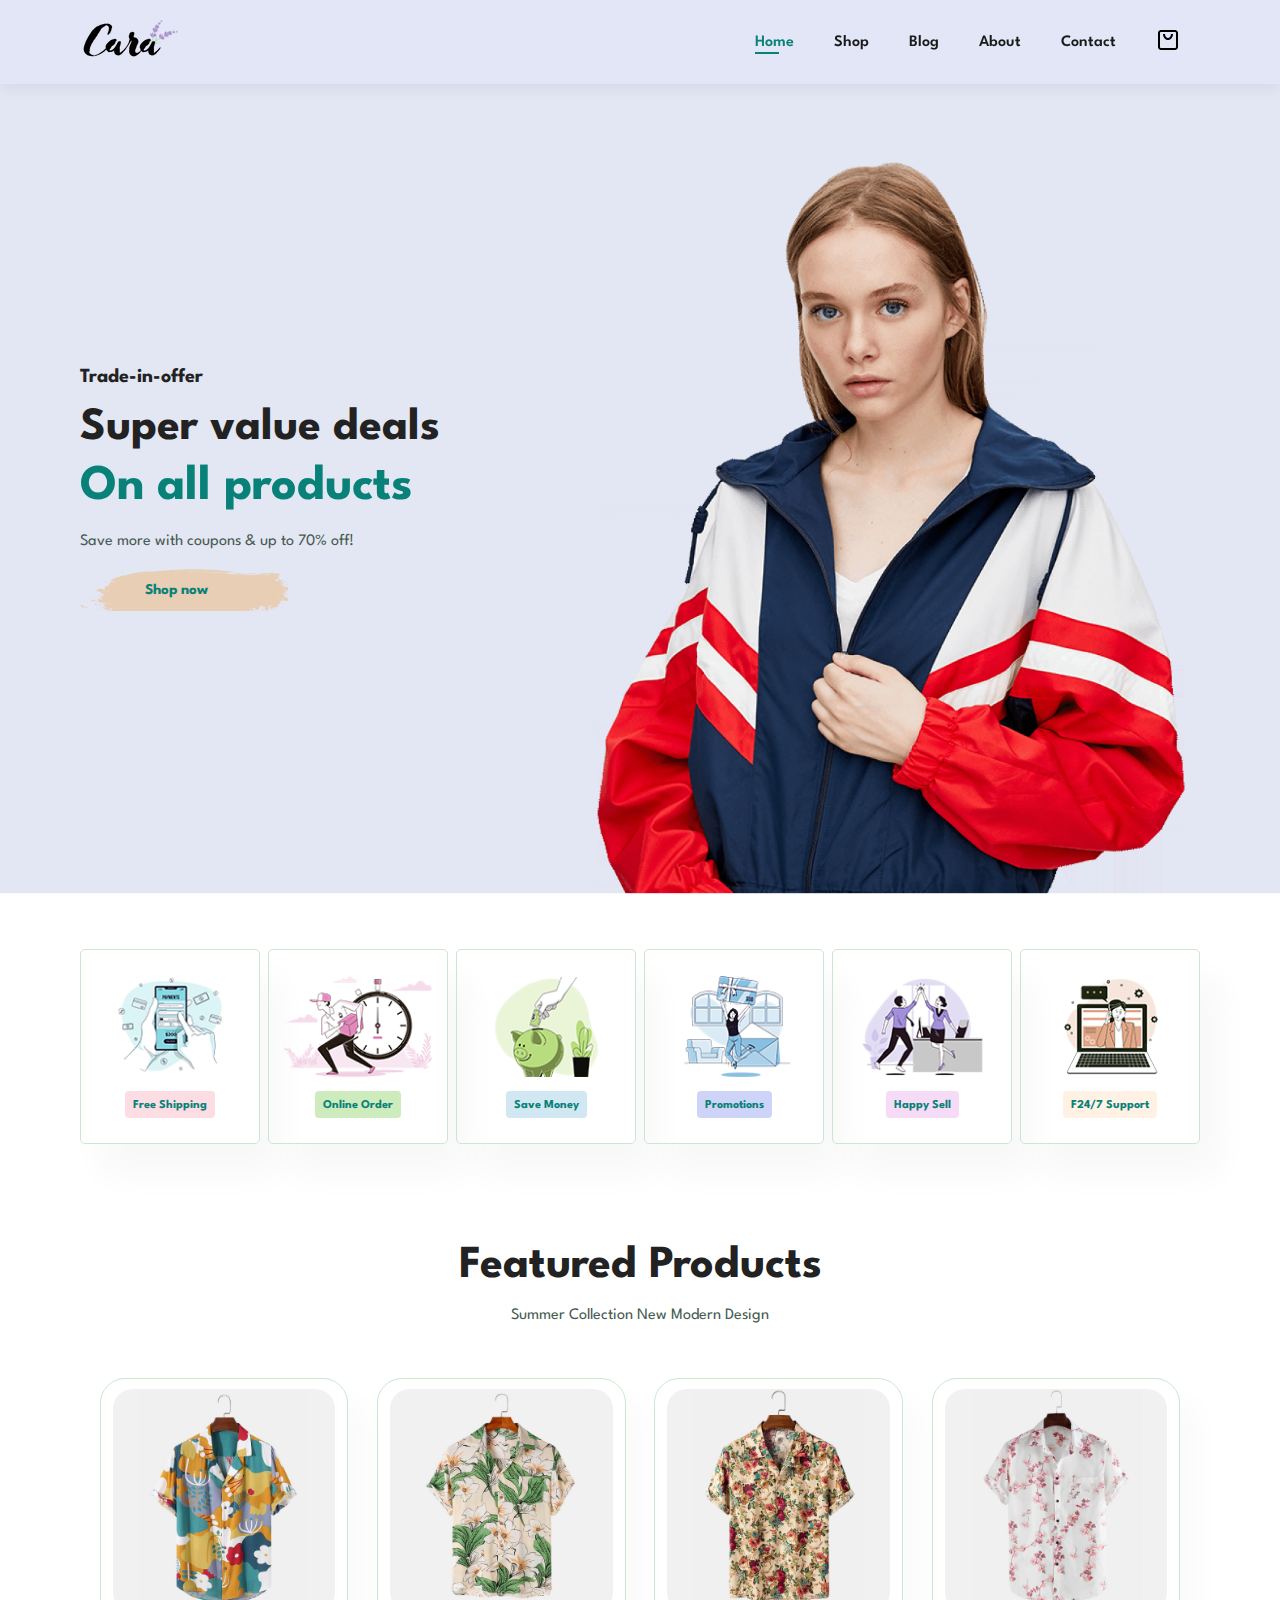
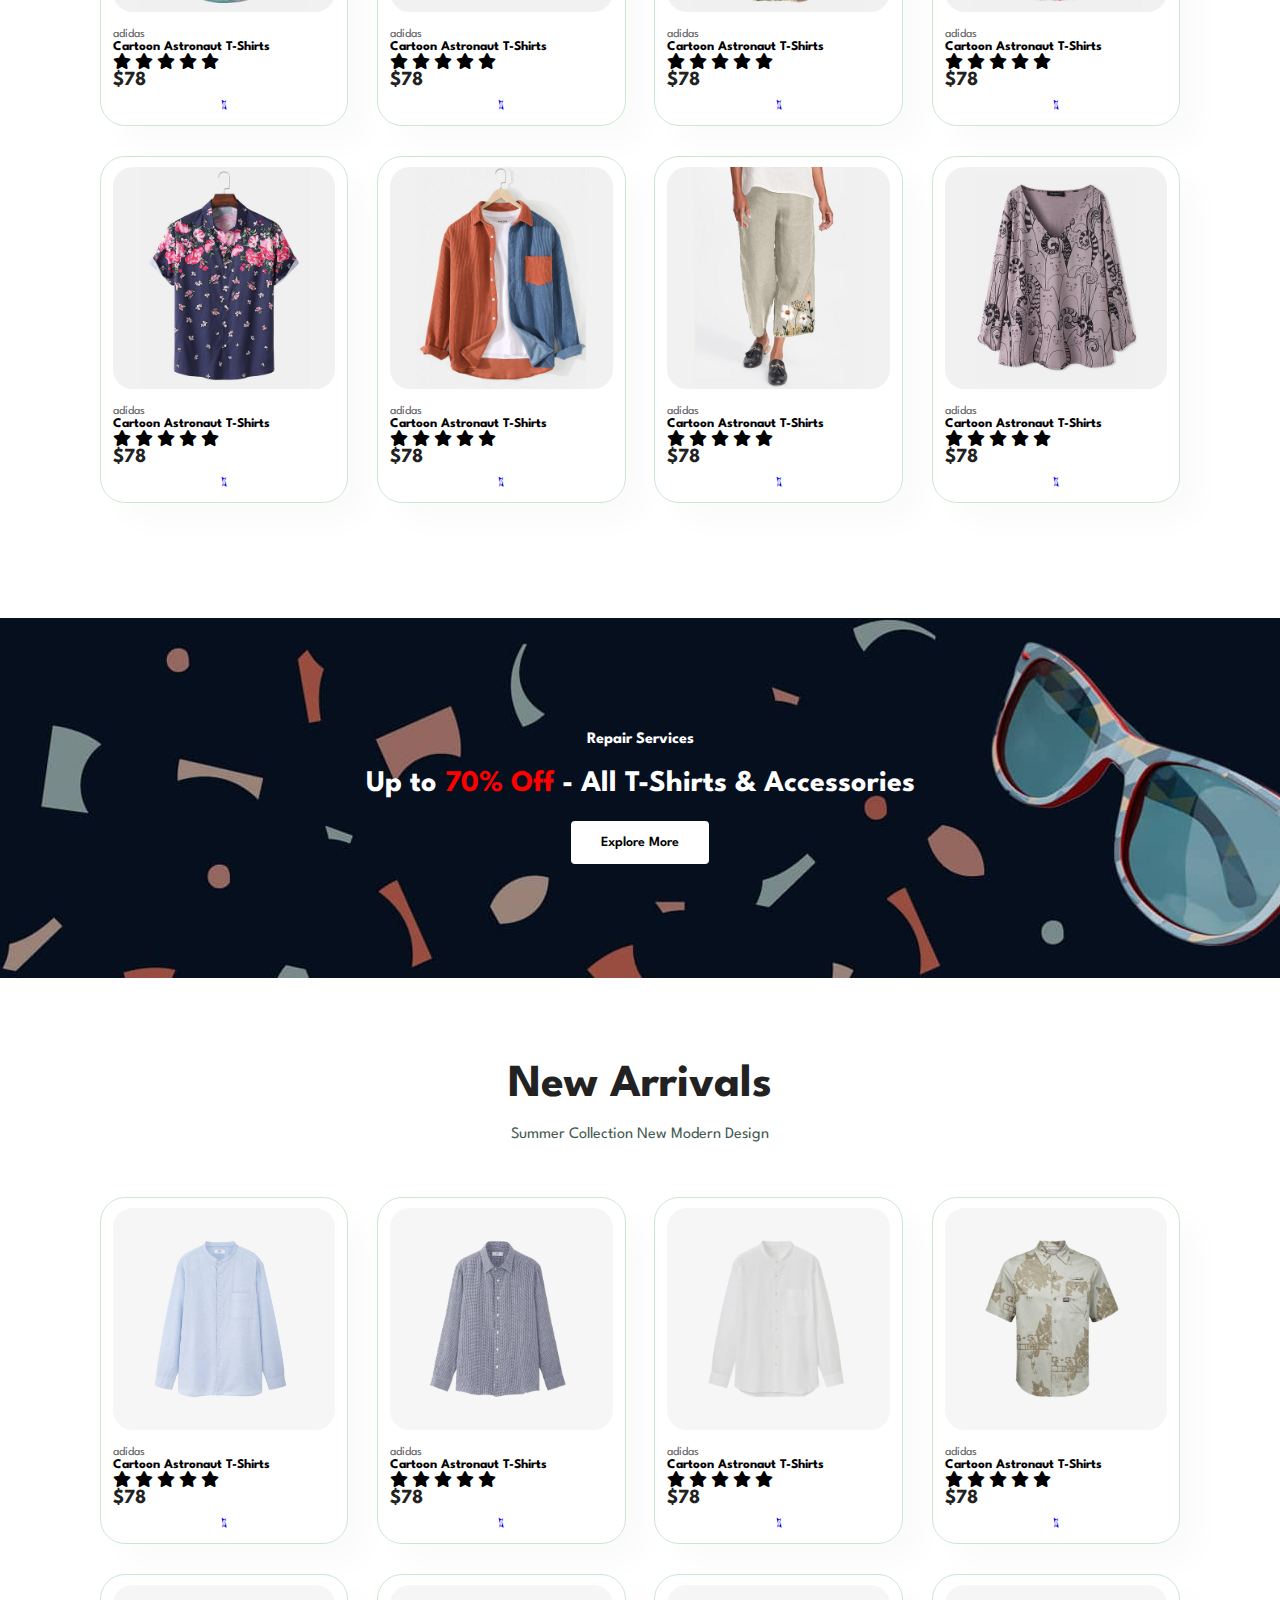
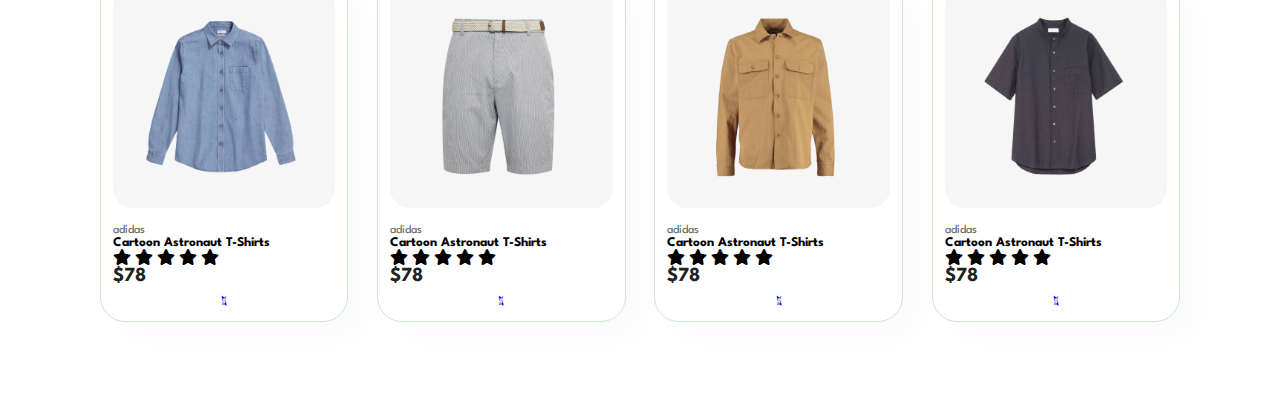
==== index.html @ 01c85af7 "Initial commit" ====
<!DOCTYPE html>
<html lang="en">

<head>
    <meta charset="UTF-8">
    <meta name="viewport" content="width=device-width, initial-scale=1.0">
    <title>Bunai</title>
    <link rel="stylesheet" href="./style.css">
    <link rel="stylesheet" href="https://pro.fontawesome.com/releases/v5.10.0/css/all.css" />
</head>

<body>

<section id="header">
    <a href="#"><img src="./img/logo.png" class="logo" alt="cara"></a>

    <div>
        <ul id="navbar">
            <li><a href="home.html" class="active">Home</a></li>
            <li><a href="shop.html">Shop</a></li>
            <li><a href="blog.html">Blog</a></li>
            <li><a href="about.html">About</a></li>
            <li><a href="contact.html">Contact</a></li>
            <li><a href="cart.html"><img src="./img/shopping-bag.svg"></a></li>
        </ul>
    </div>
</section>

<section id="hero">
    <h4>Trade-in-offer</h4>
    <h2>Super value deals</h2>
    <h1>On all products</h1>
    <p>Save more with coupons & up to 70% off!</p>
    <button>Shop now</button>
</section>

<section id="feature" class="section-p1">
    <div class="fe-box">
        <img src ="img/features/f1.png">
        <h6>Free Shipping</h6>
    </div>
    <div class="fe-box">
        <img src ="img/features/f2.png">
        <h6>Online Order</h6>
    </div>
    <div class="fe-box">
        <img src ="img/features/f3.png">
        <h6>Save Money</h6>
    </div>
    <div class="fe-box">
        <img src ="img/features/f4.png">
        <h6>Promotions</h6>
    </div>
    <div class="fe-box">
        <img src ="img/features/f5.png">
        <h6>Happy Sell</h6>
    </div>
    <div class="fe-box">
        <img src ="img/features/f6.png">
        <h6>F24/7 Support</h6>
    </div>
</section>

<section id="product1" class="section-p1">
    <h2>Featured Products</h2>
    <p>Summer Collection New Modern Design</p>
    <div class="pro-container">
        <div class="pro">
            <img src="img/products/f1.jpg" alt="">
            <div class="des">
                <span>adidas</span>
                <h5>Cartoon Astronaut T-Shirts</h5>
                <div class="star">
                    <i class="fas fa-star"></i>
                    <i class="fas fa-star"></i>
                    <i class="fas fa-star"></i>
                    <i class="fas fa-star"></i>
                    <i class="fas fa-star"></i>
                </div>
                <h4>$78</h4>
            </div>
            <a href="#"><i class="fal fa-shopping-cart cart"></i></a>
        </div>
        <div class="pro">
            <img src="img/products/f2.jpg" alt="">
            <div class="des">
                <span>adidas</span>
                <h5>Cartoon Astronaut T-Shirts</h5>
                <div class="star">
                    <i class="fas fa-star"></i>
                    <i class="fas fa-star"></i>
                    <i class="fas fa-star"></i>
                    <i class="fas fa-star"></i>
                    <i class="fas fa-star"></i>
                </div>
                <h4>$78</h4>
            </div>
            <a href="#"><i class="fal fa-shopping-cart cart"></i></a>
        </div>
        <div class="pro">
            <img src="img/products/f3.jpg" alt="">
            <div class="des">
                <span>adidas</span>
                <h5>Cartoon Astronaut T-Shirts</h5>
                <div class="star">
                    <i class="fas fa-star"></i>
                    <i class="fas fa-star"></i>
                    <i class="fas fa-star"></i>
                    <i class="fas fa-star"></i>
                    <i class="fas fa-star"></i>
                </div>
                <h4>$78</h4>
            </div>
            <a href="#"><i class="fal fa-shopping-cart cart"></i></a>
        </div>
        <div class="pro">
            <img src="img/products/f4.jpg" alt="">
            <div class="des">
                <span>adidas</span>
                <h5>Cartoon Astronaut T-Shirts</h5>
                <div class="star">
                    <i class="fas fa-star"></i>
                    <i class="fas fa-star"></i>
                    <i class="fas fa-star"></i>
                    <i class="fas fa-star"></i>
                    <i class="fas fa-star"></i>
                </div>
                <h4>$78</h4>
            </div>
            <a href="#"><i class="fal fa-shopping-cart cart"></i></a>
        </div>
        <div class="pro">
            <img src="img/products/f5.jpg" alt="">
            <div class="des">
                <span>adidas</span>
                <h5>Cartoon Astronaut T-Shirts</h5>
                <div class="star">
                    <i class="fas fa-star"></i>
                    <i class="fas fa-star"></i>
                    <i class="fas fa-star"></i>
                    <i class="fas fa-star"></i>
                    <i class="fas fa-star"></i>
                </div>
                <h4>$78</h4>
            </div>
            <a href="#"><i class="fal fa-shopping-cart cart"></i></a>
        </div>
        <div class="pro">
            <img src="img/products/f6.jpg" alt="">
            <div class="des">
                <span>adidas</span>
                <h5>Cartoon Astronaut T-Shirts</h5>
                <div class="star">
                    <i class="fas fa-star"></i>
                    <i class="fas fa-star"></i>
                    <i class="fas fa-star"></i>
                    <i class="fas fa-star"></i>
                    <i class="fas fa-star"></i>
                </div>
                <h4>$78</h4>
            </div>
            <a href="#"><i class="fal fa-shopping-cart cart"></i></a>
        </div>
        <div class="pro">
            <img src="img/products/f7.jpg" alt="">
            <div class="des">
                <span>adidas</span>
                <h5>Cartoon Astronaut T-Shirts</h5>
                <div class="star">
                    <i class="fas fa-star"></i>
                    <i class="fas fa-star"></i>
                    <i class="fas fa-star"></i>
                    <i class="fas fa-star"></i>
                    <i class="fas fa-star"></i>
                </div>
                <h4>$78</h4>
            </div>
            <a href="#"><i class="fal fa-shopping-cart cart"></i></a>
        </div>
        <div class="pro">
            <img src="img/products/f8.jpg" alt="">
            <div class="des">
                <span>adidas</span>
                <h5>Cartoon Astronaut T-Shirts</h5>
                <div class="star">
                    <i class="fas fa-star"></i>
                    <i class="fas fa-star"></i>
                    <i class="fas fa-star"></i>
                    <i class="fas fa-star"></i>
                    <i class="fas fa-star"></i>
                </div>
                <h4>$78</h4>
            </div>
            <a href="#"><i class="fal fa-shopping-cart cart"></i></a>
        </div>
    </div>
</section>

<section id="banner" class="section-m1">
    <h4>Repair Services</h4>
    <h2>Up to <span>70% Off</span> - All T-Shirts & Accessories </h2>
    <button class="normal">Explore More</button>
</section>

<section id="product1" class="section-p1">
    <h2>New Arrivals</h2>
    <p>Summer Collection New Modern Design</p>
    <div class="pro-container">
        <div class="pro">
            <img src="img/products/n1.jpg" alt="">
            <div class="des">
                <span>adidas</span>
                <h5>Cartoon Astronaut T-Shirts</h5>
                <div class="star">
                    <i class="fas fa-star"></i>
                    <i class="fas fa-star"></i>
                    <i class="fas fa-star"></i>
                    <i class="fas fa-star"></i>
                    <i class="fas fa-star"></i>
                </div>
                <h4>$78</h4>
            </div>
            <a href="#"><i class="fal fa-shopping-cart cart"></i></a>
        </div>
        <div class="pro">
            <img src="img/products/n2.jpg" alt="">
            <div class="des">
                <span>adidas</span>
                <h5>Cartoon Astronaut T-Shirts</h5>
                <div class="star">
                    <i class="fas fa-star"></i>
                    <i class="fas fa-star"></i>
                    <i class="fas fa-star"></i>
                    <i class="fas fa-star"></i>
                    <i class="fas fa-star"></i>
                </div>
                <h4>$78</h4>
            </div>
            <a href="#"><i class="fal fa-shopping-cart cart"></i></a>
        </div>
        <div class="pro">
            <img src="img/products/n3.jpg" alt="">
            <div class="des">
                <span>adidas</span>
                <h5>Cartoon Astronaut T-Shirts</h5>
                <div class="star">
                    <i class="fas fa-star"></i>
                    <i class="fas fa-star"></i>
                    <i class="fas fa-star"></i>
                    <i class="fas fa-star"></i>
                    <i class="fas fa-star"></i>
                </div>
                <h4>$78</h4>
            </div>
            <a href="#"><i class="fal fa-shopping-cart cart"></i></a>
        </div>
        <div class="pro">
            <img src="img/products/n4.jpg" alt="">
            <div class="des">
                <span>adidas</span>
                <h5>Cartoon Astronaut T-Shirts</h5>
                <div class="star">
                    <i class="fas fa-star"></i>
                    <i class="fas fa-star"></i>
                    <i class="fas fa-star"></i>
                    <i class="fas fa-star"></i>
                    <i class="fas fa-star"></i>
                </div>
                <h4>$78</h4>
            </div>
            <a href="#"><i class="fal fa-shopping-cart cart"></i></a>
        </div>
        <div class="pro">
            <img src="img/products/n5.jpg" alt="">
            <div class="des">
                <span>adidas</span>
                <h5>Cartoon Astronaut T-Shirts</h5>
                <div class="star">
                    <i class="fas fa-star"></i>
                    <i class="fas fa-star"></i>
                    <i class="fas fa-star"></i>
                    <i class="fas fa-star"></i>
                    <i class="fas fa-star"></i>
                </div>
                <h4>$78</h4>
            </div>
            <a href="#"><i class="fal fa-shopping-cart cart"></i></a>
        </div>
        <div class="pro">
            <img src="img/products/n6.jpg" alt="">
            <div class="des">
                <span>adidas</span>
                <h5>Cartoon Astronaut T-Shirts</h5>
                <div class="star">
                    <i class="fas fa-star"></i>
                    <i class="fas fa-star"></i>
                    <i class="fas fa-star"></i>
                    <i class="fas fa-star"></i>
                    <i class="fas fa-star"></i>
                </div>
                <h4>$78</h4>
            </div>
            <a href="#"><i class="fal fa-shopping-cart cart"></i></a>
        </div>
        <div class="pro">
            <img src="img/products/n7.jpg" alt="">
            <div class="des">
                <span>adidas</span>
                <h5>Cartoon Astronaut T-Shirts</h5>
                <div class="star">
                    <i class="fas fa-star"></i>
                    <i class="fas fa-star"></i>
                    <i class="fas fa-star"></i>
                    <i class="fas fa-star"></i>
                    <i class="fas fa-star"></i>
                </div>
                <h4>$78</h4>
            </div>
            <a href="#"><i class="fal fa-shopping-cart cart"></i></a>
        </div>
        <div class="pro">
            <img src="img/products/n8.jpg" alt="">
            <div class="des">
                <span>adidas</span>
                <h5>Cartoon Astronaut T-Shirts</h5>
                <div class="star">
                    <i class="fas fa-star"></i>
                    <i class="fas fa-star"></i>
                    <i class="fas fa-star"></i>
                    <i class="fas fa-star"></i>
                    <i class="fas fa-star"></i>
                </div>
                <h4>$78</h4>
            </div>
            <a href="#"><i class="fal fa-shopping-cart cart"></i></a>
        </div>
    </div>
</section>


<script src="script.js"></script>
</body>

</html>
---- style.css ----
@import url("https://fonts.googleapis.com/css2?family=Spartan:wght@100;200;300;400;500;600;700;800;900&display=swap");

* {
    margin: 0;
    padding: 0;
    box-sizing: border-box;
    font-family: "Spartan", sans-serif;
}


h1 {
    font-size: 50px;
    line-height: 64px;
    color: #222;
}

h2 {
    font-size: 46px;
    line-height: 54px;
    color: #222;
}

h4 {
    font-size: 20px;
    color: #222;
}

h6 {
    font-weight: 700;
    font-size: 12px;
}

p {
    font-size: 16px;
    color: #465b52;
    margin: 15px 0 20px 0;
}

.section-p1 {
    padding: 40px 80px;
}

.section-m1 {
    margin: 40px 0;
}


body {
    width: 100%;
}

#header {
    display: flex;
    align-items: center;
    justify-content: space-between;
    padding: 20px 80px;
    background-color: #E3E6F6;
    box-shadow: 0 5px 15px rgba(0, 0, 0, 0.06);
    z-index: 999;
    position: sticky;
    /*for making nav bar sticky */
    top: 0;
    /*for making nav bar sticky */
    left: 0;
    /*for making nav bar sticky */
}

#navbar {
    display: flex;
    align-items: center;
    justify-content: center;
}

#navbar li {
    list-style: none;
    padding: 0px 20px;
    position: relative;

}

#navbar li a {
    text-decoration: none;
    font-size: 16px;
    font-weight: 600;
    color: #1a1a1a;
    transition: 0.3s ease;
}

#navbar li a:hover,
#navbar li a.active {
    color: #088178;
}

/* for making that underline on nav links while hovering or while they are active */
#navbar li a.active::after,
#navbar li a:hover::after {
    position: absolute;
    content: " ";
    width: 30%;
    height: 2px;
    background: #088178;
    bottom: -4px;
    left: 20px;
}

#hero {
    background-image: url("img/hero4.png");
    height: 90vh;
    width: 100%;
    background-position: top 25% right 0;
    background-size: cover;
    padding: 0 80px;
    display: flex;
    flex-direction: column;
    align-items: flex-start;
    justify-content: center;

}

#hero h4 {
    padding-bottom: 15px;
}


#hero h1 {
    color: #088178;
}

#hero button {
    background-image: url("img/button.png");
    background-color: transparent;
    color: #088178;
    border: 0;
    padding: 14px 80px 14px 65px;
    background-repeat: no-repeat;
    cursor: pointer;
    font-weight: 700;
    font-size: 15px;

}

#feature .fe-box {
    width: 180px;
    text-align: center;
    padding: 25px 15px;
    box-shadow: 20px 30px 34px rgba(0, 0, 0, 0.03);
    border: 1px solid #cce7d0;
    border-radius: 5px;
    margin: 15px 0;
}

#feature .fe-box:hover {
    box-shadow: 10px 10px 54px rgba(70, 62, 221, 0.1);
}

#feature .fe-box h6 {
    display: inline-block;
    padding: 9px 8px 6px 8px;
    line-height: 1;
    border-radius: 4px;
    color: #088178;
    background-color: #fddde4;
}

#feature .fe-box img {
    width: 100%;
    margin-bottom: 10px;
}

#feature {
    display: flex;
    align-items: center;
    justify-content: space-between;
    flex-wrap: wrap;
}

/* here nth child donates nth child element of the parent class */
#feature .fe-box:nth-child(2) h6 {
    background-color: #cdebbc;
}

#feature .fe-box:nth-child(3) h6 {
    background-color: #d1e8f2;
}

#feature .fe-box:nth-child(4) h6 {
    background-color: #cdd4f8;
}

#feature .fe-box:nth-child(5) h6 {
    background-color: #f6dbf6;
}

#feature .fe-box:nth-child(6) h6 {
    background-color: #fff2e5;
}

#product1 {
    text-align: center;
}

#product1 .pro {
    width: 23%;
    min-height: 250px;
    padding: 10px 12px;
    border: 1px solid #cce7d0;
    border-radius: 25px;
    cursor: pointer;
    box-shadow: 20px 20px 30px rgba(0, 0, 0, 0.02);
    margin: 15px 0;
    transition: 0.2s ease;
    position: relative;

}

#product1 .pro:hover {
    box-shadow: 20px 20px 30px rgba(0, 0, 0, 0.06);
}

#product1 .pro img {
    width: 100%;
    border-radius: 20px;
}

#product1 .pro .des {
    text-align: start;
    padding: 10px 0;

}


#product1 .pro .des span {
    color: #606063;
    font-size: 12px;
}

#product .pro .des h5 {
    padding-top: 7px;
    color: #1a1a1a;
    font-size: 14px;
}

#product .pro .des i {
    font-size: 12px;
    color: rgb(243, 181, 25);
}


#product .pro .des h4 {
    padding-top: 7px;
    font-size: 15px;
    color: #088178;
    font-weight: 700;
}


#product .pro .cart{
    width: 40px ;
    height: 40px;
    line-height: 40px;
    border-radius: 50px;
    background-color: #e8f6ea;
    font-weight: 500;
    color: #088178;
    border: 1px solid #cce7d0;
    position: absolute;
    bottom: 20px;
    right: 10px;
}

#product1 .pro-container{
    display: flex;
    justify-content: space-between;
    padding: 20px ;
    flex-wrap: wrap; /*it helps in automatically breaking the line */
}

#banner{
    display: flex;
    flex-direction: column;
    align-items: center;
    justify-content: center;
    text-align: center;
    background-image: url("./img/banner/b2.jpg");
    color: white;
    width: 100%;
    height: 40vh;
    background-size: cover;
    background-position: center;

}

#banner h4{
    color: white;
    font-size: 16px;
}

#banner h2{
    color: white;
    font-size: 30px;
    padding: 10px 0;
}

#banner h2 span{
    color: red;
}

button.normal{
    font-size: 14px;
    font-weight: 600;
    padding: 15px 30px ;
    color: black;
    background-color: white;
    border-radius: 4px;
    cursor: pointer;
    border: none;
    outline: none;
    transition: 0.2s;
}

#banner button:hover{
    background: #088178;
    color: white;
}
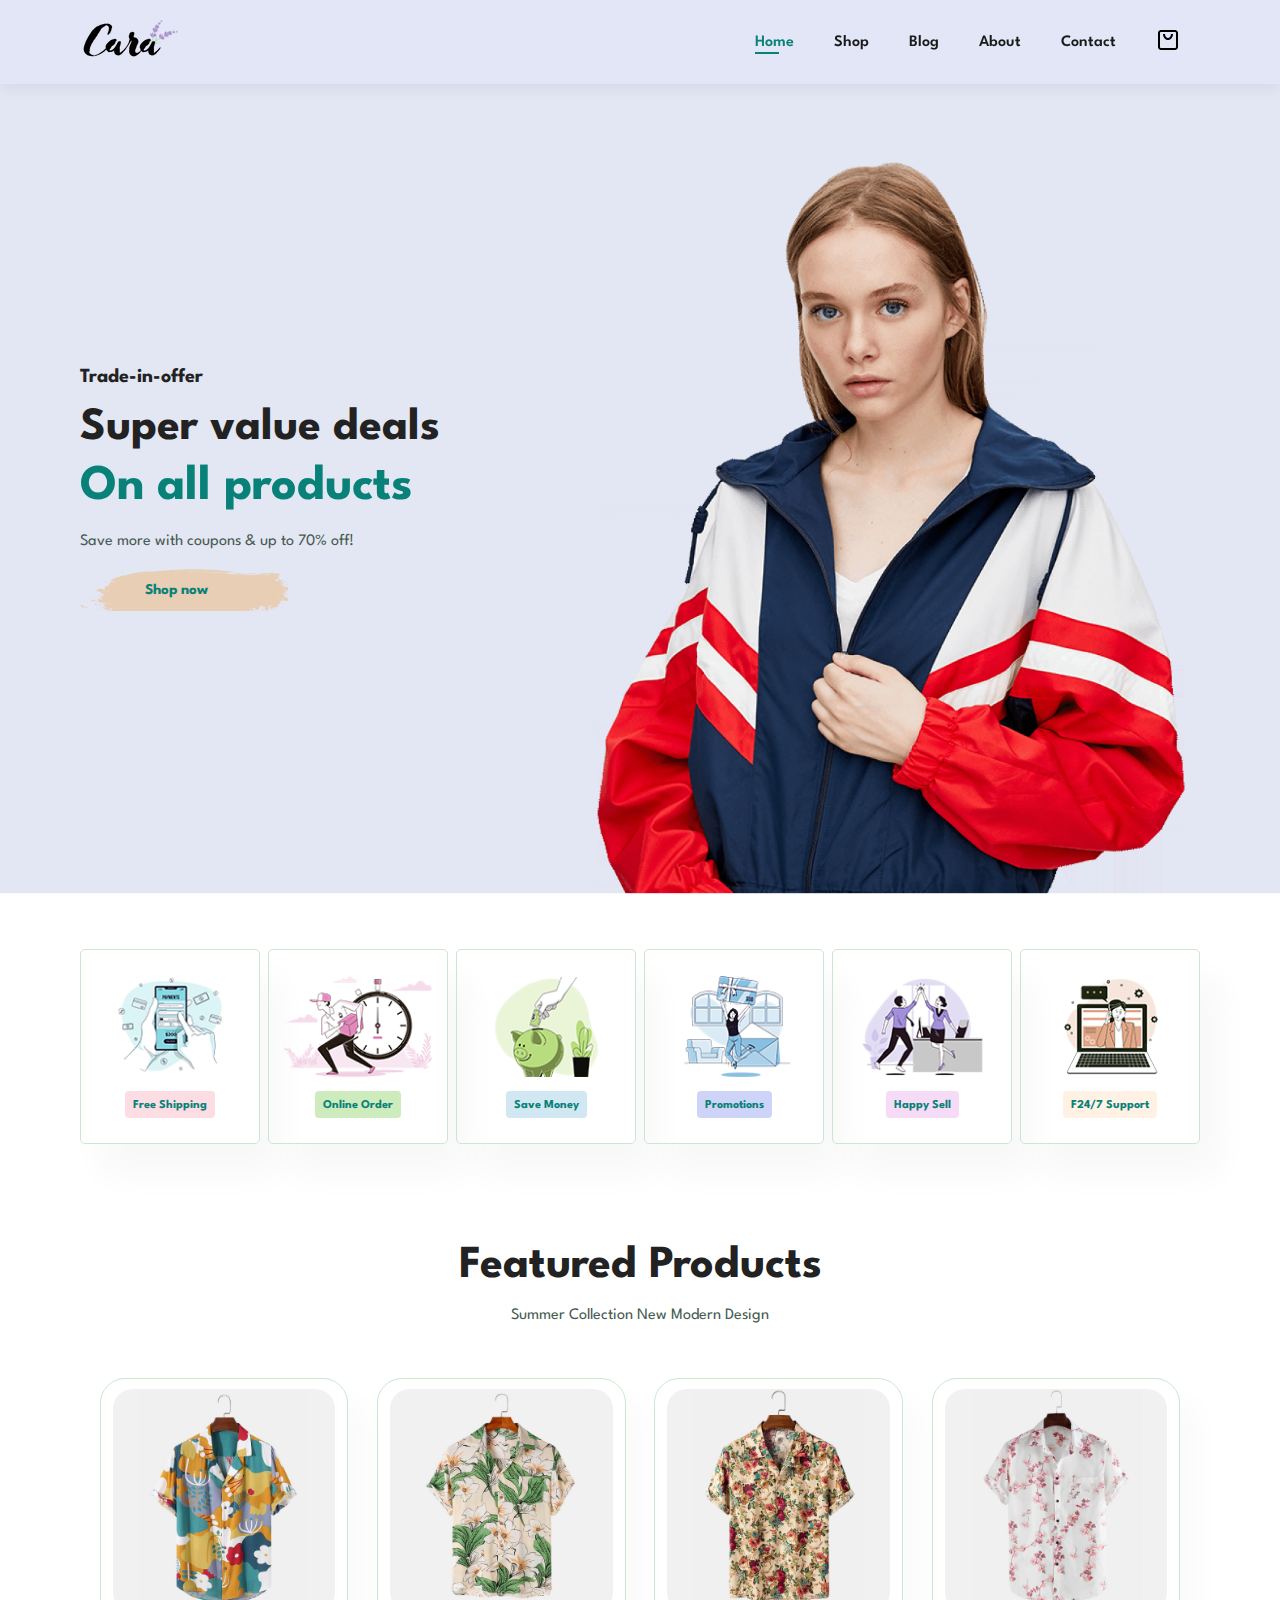
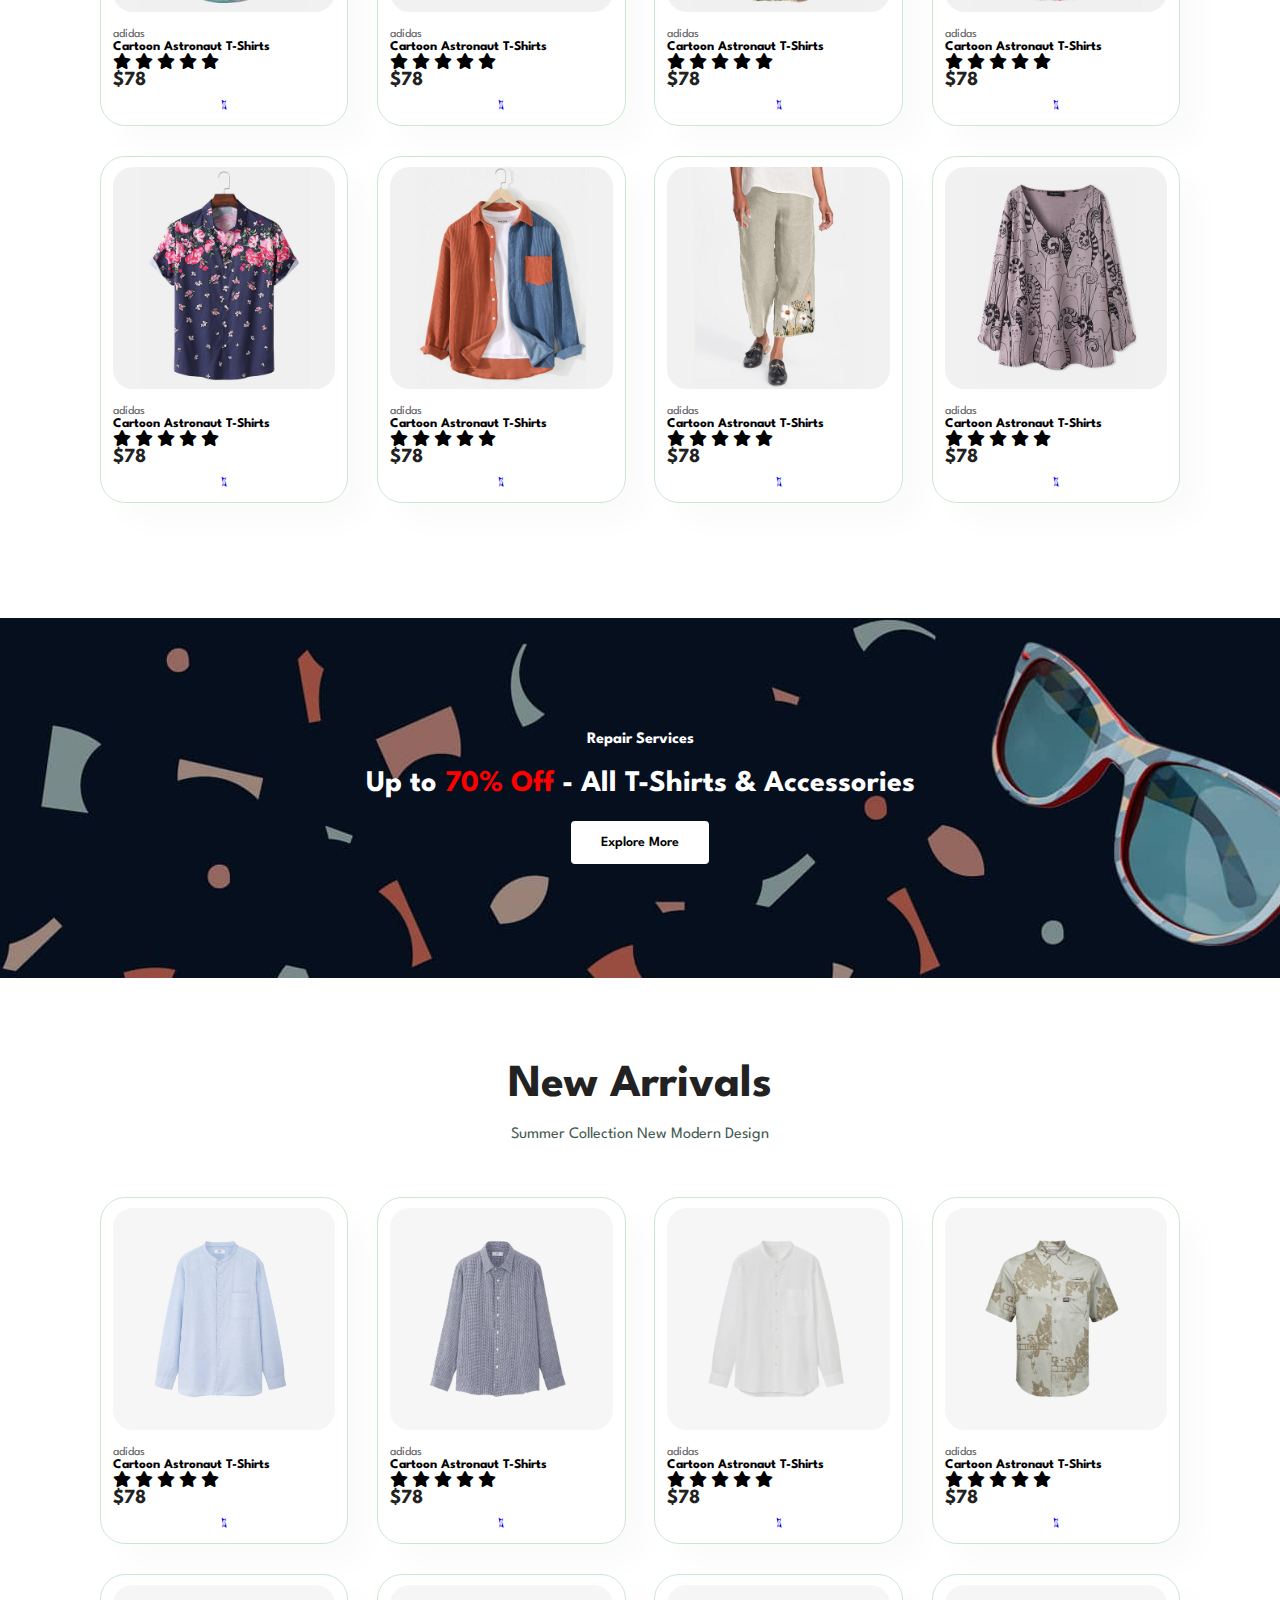
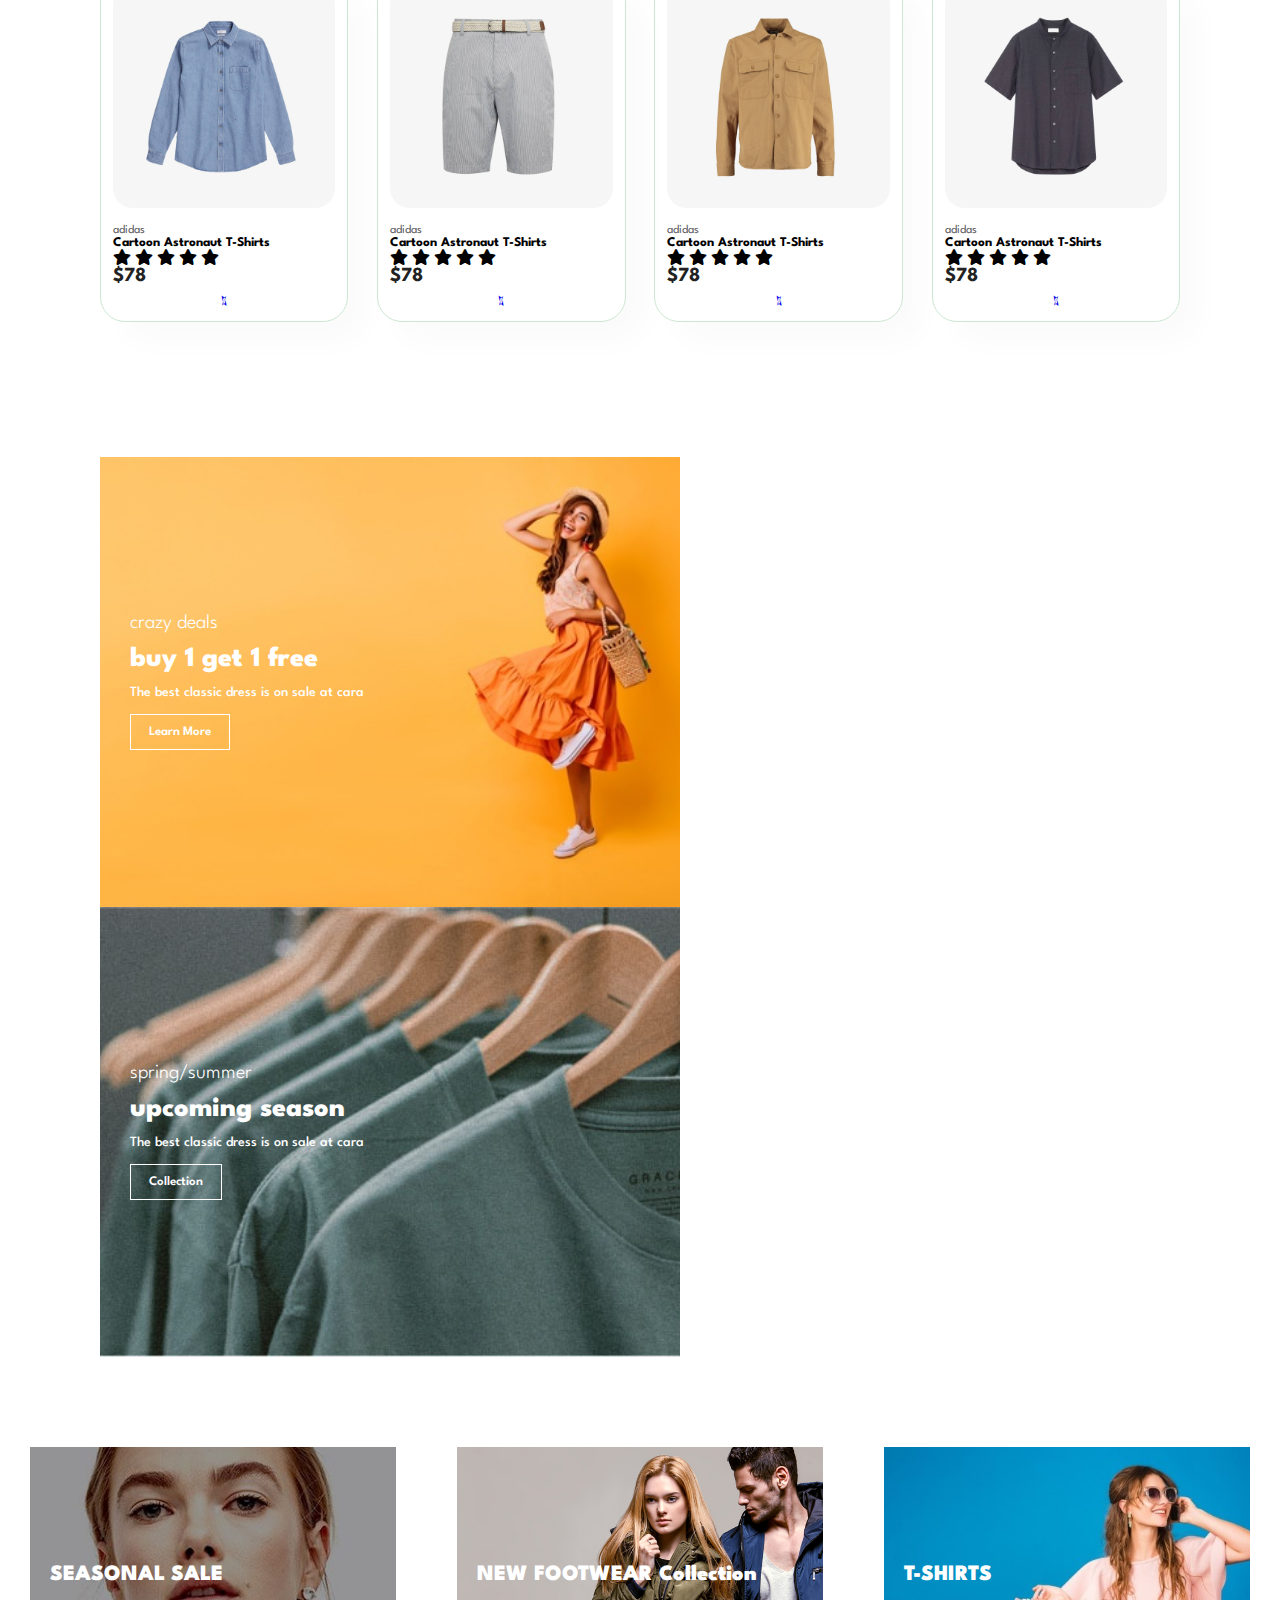
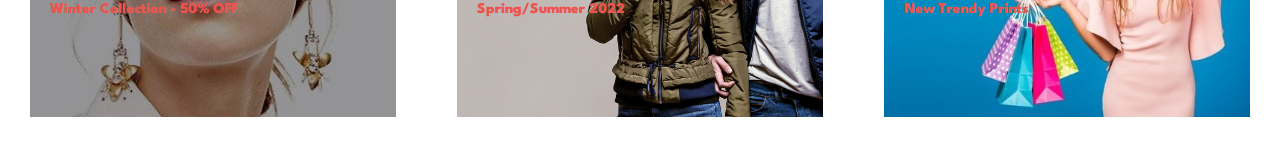
==== commit 7ce9b5ba: "new-section" ====
--- a/index.html
+++ b/index.html
@@ -337,6 +337,38 @@
     </div>
 </section>
 
+<section id="sm-banner" class="section-p1">
+    <div class="banner-box">
+        <h4>crazy deals</h4>
+        <h2>buy 1 get 1 free</h2>
+        <span>The best classic dress is on sale at cara</span>
+        <button class="white">Learn More</button>
+    </div>
+
+    <div class="banner-box banner-box2">
+        <h4>spring/summer</h4>
+        <h2>upcoming season</h2>
+        <span>The best classic dress is on sale at cara</span>
+        <button class="white">Collection</button>
+    </div>
+</section>
+
+<section id="banner3">
+    <div class="banner-box">
+        <h2>SEASONAL SALE</h2>
+        <h3>Winter Collection - 50% OFF</h3>
+    </div>
+
+    <div class="banner-box banner-box2">
+        <h2>NEW FOOTWEAR Collection</h2>
+        <h3>Spring/Summer 2022</h3>
+    </div>
+
+    <div class="banner-box banner-box3">
+        <h2>T-SHIRTS</h2>
+        <h3>New Trendy Prints</h3>
+    </div>
+</section>
 
 <script src="script.js"></script>
 </body>
--- a/style.css
+++ b/style.css
@@ -254,8 +254,8 @@
 }
 
 
-#product .pro .cart{
-    width: 40px ;
+#product .pro .cart {
+    width: 40px;
     height: 40px;
     line-height: 40px;
     border-radius: 50px;
@@ -268,14 +268,15 @@
     right: 10px;
 }
 
-#product1 .pro-container{
+#product1 .pro-container {
     display: flex;
     justify-content: space-between;
-    padding: 20px ;
-    flex-wrap: wrap; /*it helps in automatically breaking the line */
-}
-
-#banner{
+    padding: 20px;
+    flex-wrap: wrap;
+    /*it helps in automatically breaking the line */
+}
+
+#banner {
     display: flex;
     flex-direction: column;
     align-items: center;
@@ -290,25 +291,25 @@
 
 }
 
-#banner h4{
+#banner h4 {
     color: white;
     font-size: 16px;
 }
 
-#banner h2{
+#banner h2 {
     color: white;
     font-size: 30px;
     padding: 10px 0;
 }
 
-#banner h2 span{
+#banner h2 span {
     color: red;
 }
 
-button.normal{
+button.normal {
     font-size: 14px;
     font-weight: 600;
-    padding: 15px 30px ;
+    padding: 15px 30px;
     color: black;
     background-color: white;
     border-radius: 4px;
@@ -318,7 +319,110 @@
     transition: 0.2s;
 }
 
-#banner button:hover{
+#banner button:hover {
     background: #088178;
     color: white;
-}+}
+
+#sm-banner {
+    display: flex;
+    justify-content: space-between;
+    flex-wrap: wrap;
+    margin: 20px;
+}
+
+#sm-banner .banner-box {
+    display: flex;
+    flex-direction: column;
+    align-items: flex-start;
+    justify-content: center;
+    background-image: url("./img/banner/b17.jpg");
+    min-width: 580px;
+    height: 50vh;
+    background-size: cover;
+    background-position: center;
+    padding: 30px;
+}
+
+#sm-banner .banner-box2 {
+    background-image: url("./img/banner/b10.jpg");
+}
+
+#sm-banner h4 {
+    color: white;
+    font-size: 20px;
+    font-weight: 300;
+}
+
+
+#sm-banner h2 {
+    color: white;
+    font-size: 28px;
+    font-weight: 800;
+}
+
+#sm-banner span {
+    color: white;
+    font-size: 14px;
+    font-weight: 500;
+    padding-bottom: 15px;
+}
+
+button.white {
+    font-size: 13px;
+    font-weight: 600;
+    padding: 11px 18px;
+    color: white;
+    background-color: transparent;
+    cursor: pointer;
+    border: 1px solid #fff;
+    outline: none;
+    transition: 0.2s;
+}
+
+#sm-banner .banner-box:hover button {
+    background-color: #088178;
+    border: 1px solid #088178;
+}
+
+#banner3 .banner-box {
+    display: flex;
+    flex-direction: column;
+    justify-content: center;
+    align-items: flex-start;
+    background-image: url("./img/banner/b7.jpg");
+    min-width: 30%;
+    height: 30vh;
+    background-size: cover;
+    background-position: center;
+    padding: 20px;
+    margin-bottom: 20px;
+}
+
+#banner3 .banner-box2{
+    background-image: url("./img/banner/b4.jpg");
+}
+
+#banner3 .banner-box3{
+    background-image: url("./img/banner/b18.jpg");
+}
+
+#banner3{
+    display: flex;
+    flex-direction: row;
+    justify-content: space-between;
+    flex-wrap: wrap;
+    padding: 30px;
+}
+
+#banner3 h2 {
+    color: white;
+    font-weight: 900;
+    font-size: 22px;
+}
+
+#banner3 .banner-box h3{
+    color: #ec544e;
+    font-weight: 800;
+    font-size: 15px;
+}
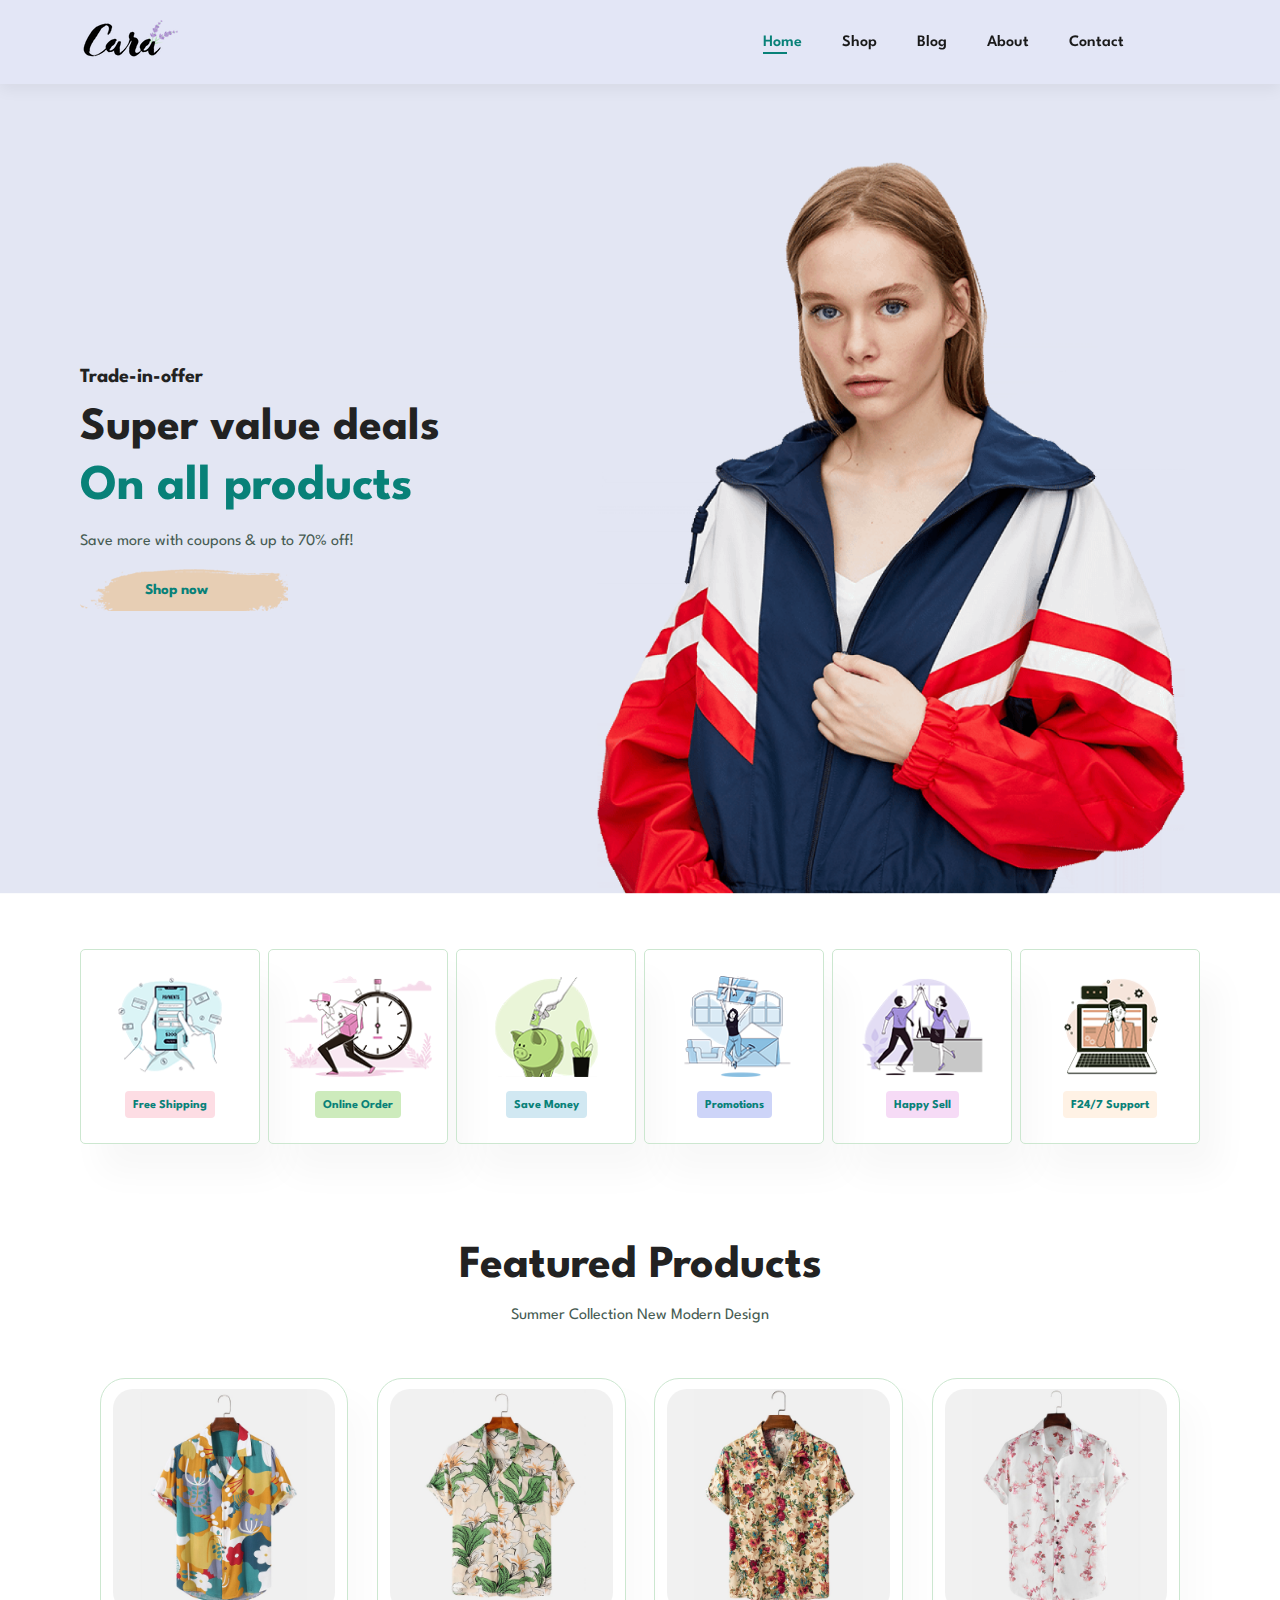
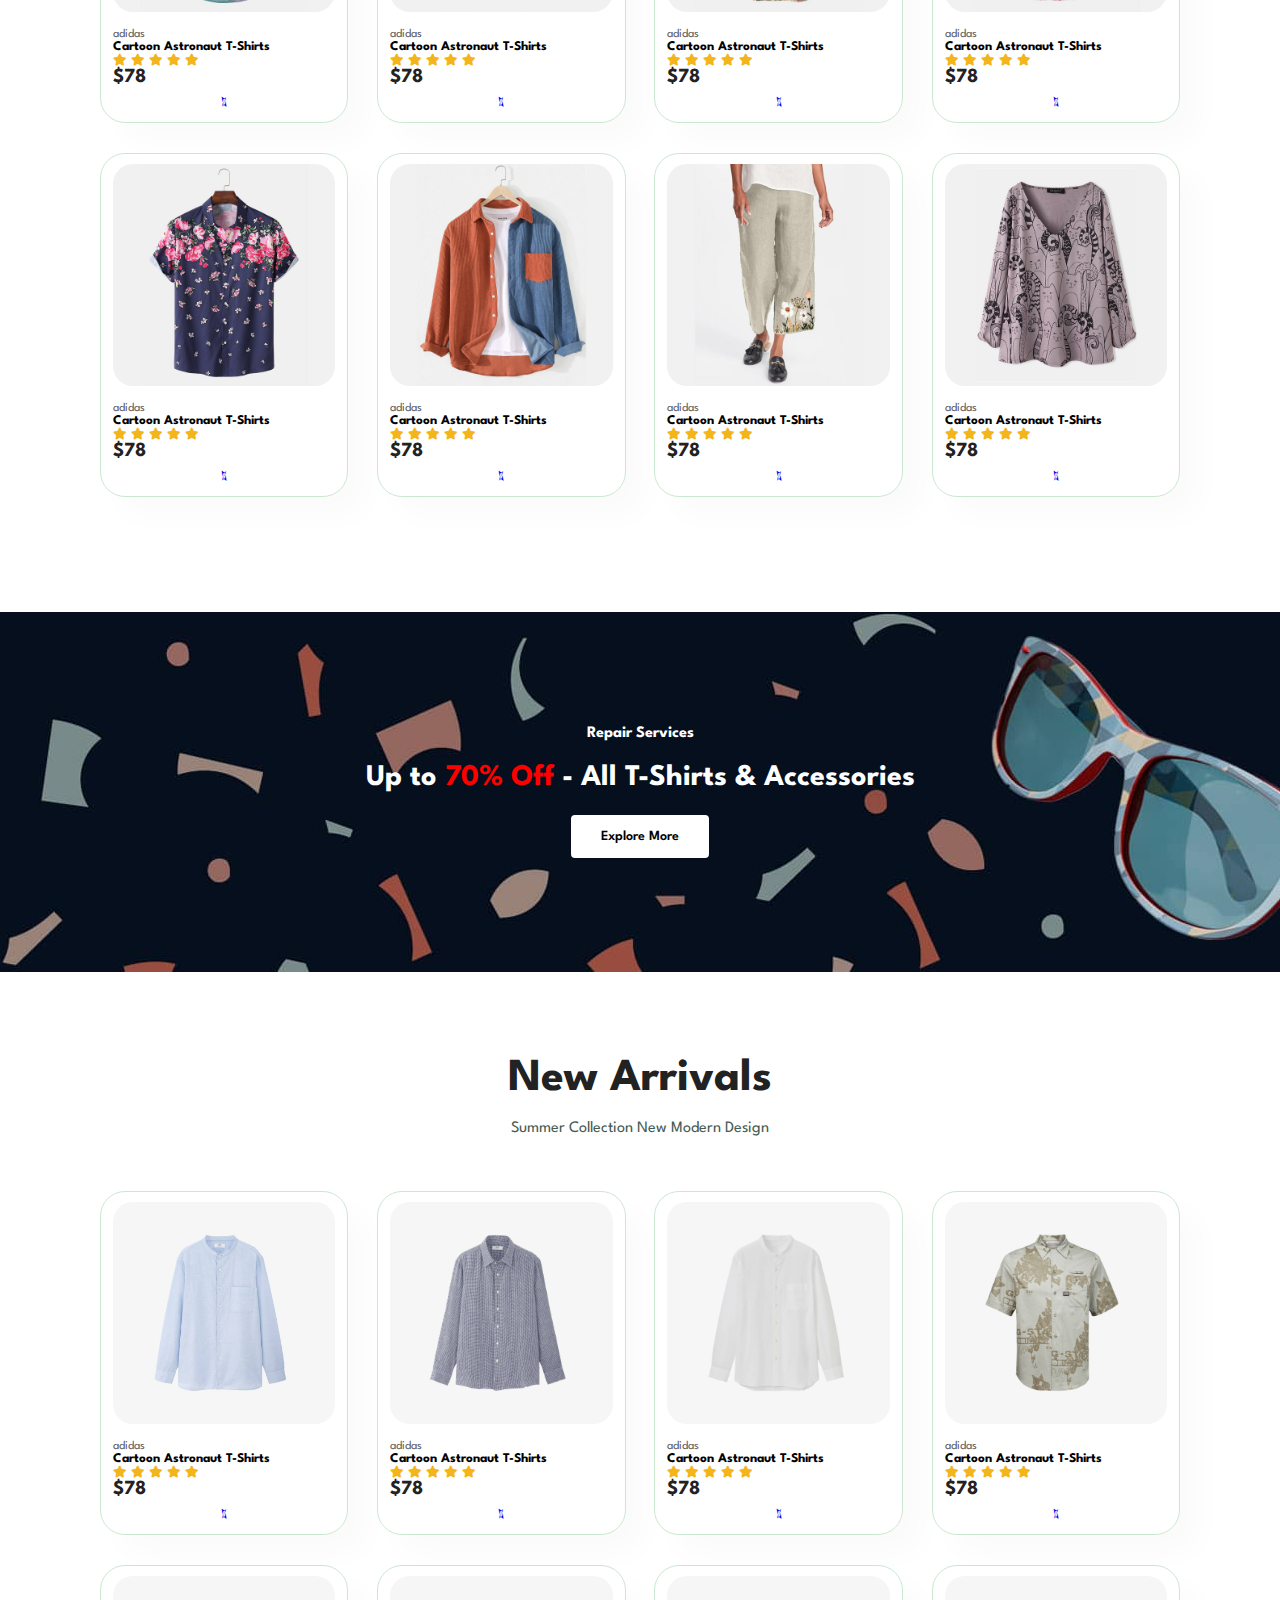
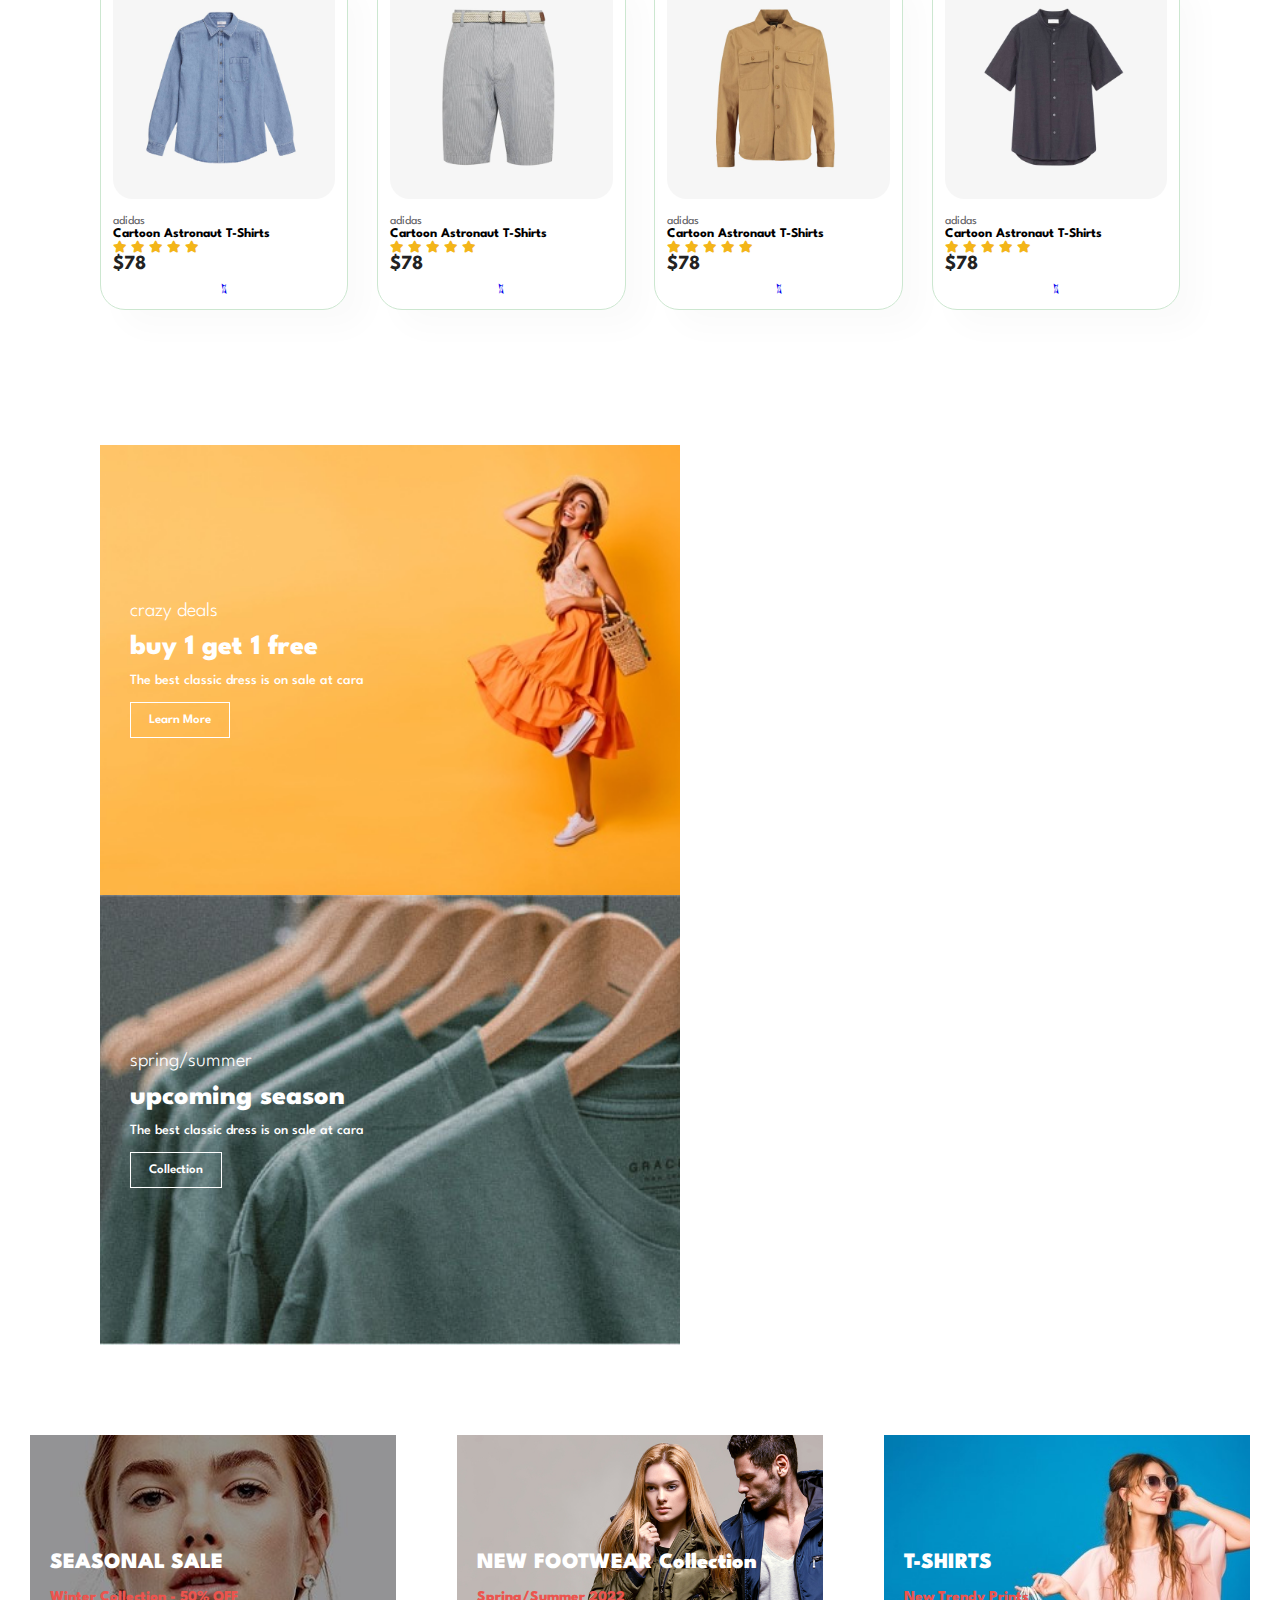
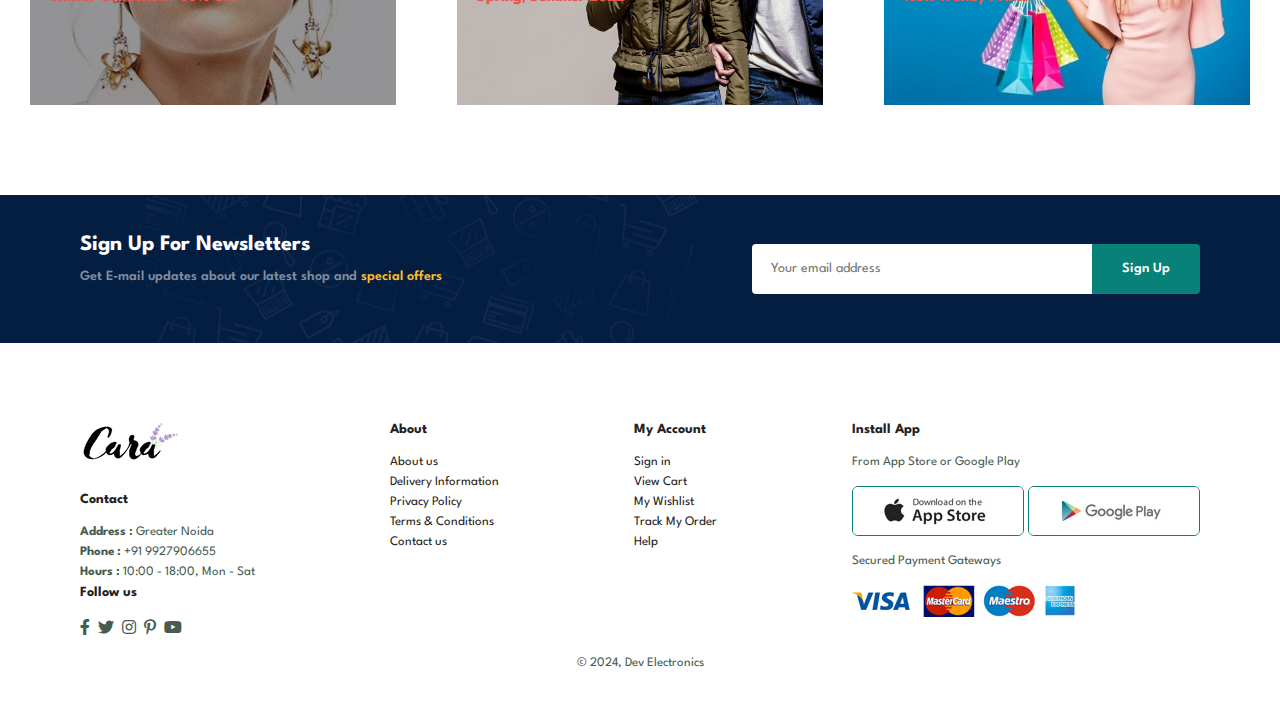
==== commit 790e6be8: "frontend-complete" ====
--- a/index.html
+++ b/index.html
@@ -4,7 +4,7 @@
 <head>
     <meta charset="UTF-8">
     <meta name="viewport" content="width=device-width, initial-scale=1.0">
-    <title>Bunai</title>
+    <title>Cara</title>
     <link rel="stylesheet" href="./style.css">
     <link rel="stylesheet" href="https://pro.fontawesome.com/releases/v5.10.0/css/all.css" />
 </head>
@@ -16,13 +16,18 @@
 
     <div>
         <ul id="navbar">
-            <li><a href="home.html" class="active">Home</a></li>
+            <li><a href="index.html" class="active">Home</a></li>
             <li><a href="shop.html">Shop</a></li>
             <li><a href="blog.html">Blog</a></li>
             <li><a href="about.html">About</a></li>
             <li><a href="contact.html">Contact</a></li>
-            <li><a href="cart.html"><img src="./img/shopping-bag.svg"></a></li>
+            <li><a id="lg-bag" href="cart.html"><i class="far fa-shopping-bag"></i></a></li>
+            <a href="#" id="close"><i class="far fa-times"></i></a>
         </ul>
+    </div>
+    <div id="mobile">
+        <a href="cart.html"><i class="far fa-shopping-bag"></i></a>
+        <i id="bar" class="fas fa-outdent"></i>
     </div>
 </section>
 
@@ -370,6 +375,72 @@
     </div>
 </section>
 
+<section id="newsletter"  class="section-p1 section-m1">
+    <div class="newstext">
+        <h4>Sign Up For Newsletters</h4>
+        <p>Get E-mail updates about our latest shop and <span>special offers</span></p>
+    </div>
+
+    <div class="form">
+        <input type="text" placeholder="Your email address">
+        <button class="normal">Sign Up</button>
+    </div>
+</section>
+
+<footer class="section-p1">
+    <div class="col">
+        <img src="img/logo.png" alt="" class="logo">
+        <h4>Contact</h4>
+        <p><strong>Address :</strong> Greater Noida</p>
+        <p><strong>Phone :</strong> +91 9927906655</p>
+        <p><strong>Hours :</strong> 10:00 - 18:00, Mon - Sat</p>
+
+        <div class="follow">
+            <h4>Follow us</h4>
+            <div class="icon">
+                <i class="fab fa-facebook-f"></i>
+                <i class="fab fa-twitter"></i>
+                <i class="fab fa-instagram"></i>
+                <i class="fab fa-pinterest-p"></i>
+                <i class="fab fa-youtube"></i>
+            </div>
+        </div>
+    </div>
+
+    <div class="col">
+        <h4>About</h4>
+        <a href="#">About us</a>
+        <a href="#">Delivery Information</a>
+        <a href="#">Privacy Policy</a>
+        <a href="#">Terms & Conditions</a>
+        <a href="#">Contact us</a>
+    </div>
+
+    <div class="col">
+        <h4>My Account</h4>
+        <a href="#">Sign in</a>
+        <a href="#">View Cart</a>
+        <a href="#">My Wishlist</a>
+        <a href="#">Track My Order</a>
+        <a href="#">Help</a>
+    </div>
+
+    <div class="col install">
+        <h4>Install App</h4>
+        <p>From App Store or Google Play</p>
+        <div class="row">
+            <img src="img/pay/app.jpg">
+            <img src="img/pay/play.jpg">
+        </div>
+        <p>Secured Payment Gateways</p>
+        <img src="img/pay/pay.png">
+    </div>
+
+    <div class="copyright">
+        <p>© 2024, Dev Electronics</p>
+    </div>
+</footer>
+
 <script src="script.js"></script>
 </body>
 
--- a/style.css
+++ b/style.css
@@ -103,6 +103,15 @@
     left: 20px;
 }
 
+#mobile{
+    display: none;
+    align-items: center;
+}
+
+#close{
+    display: none;
+}
+
 #hero {
     background-image: url("img/hero4.png");
     height: 90vh;
@@ -240,7 +249,7 @@
     font-size: 14px;
 }
 
-#product .pro .des i {
+#product1 .pro .des i {
     font-size: 12px;
     color: rgb(243, 181, 25);
 }
@@ -426,3 +435,865 @@
     font-weight: 800;
     font-size: 15px;
 }
+
+#newsletter{
+    display: flex;
+    justify-content: space-between;
+    flex-wrap: wrap;
+    align-items: center;
+    background-image: url("img/banner/b14.png");
+    background-repeat: no-repeat;
+    background-position: 20% 30%;
+    background-color: #041E42;
+}
+
+#newsletter .newstext h4{
+    font-size: 22px;
+    font-weight: 700;
+    color: white;
+}
+
+#newsletter .newstext p{
+    font-size: 14px;
+    font-weight: 600;
+    color: #818ea0;
+}
+
+#newsletter .newstext p span{
+    color: #ffbd27;
+}
+
+#newsletter input{
+    height: 3.125rem;
+    padding: 0 1.25em;
+    font-size: 14px;
+    width: 100%;
+    border: 1px solid transparent;
+    border-radius: 4px;
+    outline: none;
+    border-top-right-radius: 0;
+    border-bottom-right-radius: 0;
+}
+
+#newsletter button{
+    background-color: #088178;
+    color: white;
+    white-space: nowrap;
+    border-top-left-radius: 0;
+    border-bottom-left-radius: 0;
+}
+
+#newsletter .form{
+    display: flex;
+    width: 40%;
+}
+
+footer{
+    display: flex;
+    flex-wrap: wrap;
+    justify-content: space-between;
+}
+
+footer .col{
+    display: flex;
+    flex-direction: column;
+    align-items: flex-start;
+    margin-bottom: 20px;
+}
+
+footer .logo{
+    margin-bottom: 30px;
+}
+
+footer h4{
+    font-size: 14px;
+    padding-bottom: 20px;
+}
+
+footer p{
+    font-size: 13px;
+    margin: 0 0 8px 0;
+}
+
+
+footer a{
+    font-size: 13px;
+    text-decoration: none;
+    color: #222;
+    margin: 0 0 8px 0;
+}
+
+footer .follow{
+    color: #465b52;
+    padding-right: 4px;
+    cursor: pointer;
+}
+
+footer .follow i{
+    color: #465b52;
+    padding-right: 4px;
+    cursor:pointer ;
+}
+
+
+footer .install .row img{
+    border: 1px solid #088178;
+    border-radius: 6px;
+}
+
+footer .install img{
+    margin: 10px 0 15px 0;
+}
+
+footer .follow i:hover
+{
+    color: #088178;
+}
+
+footer .col a:hover{
+    color: #088178;
+}
+
+footer .copyright{
+    width: 100%;
+    text-align: center;
+}
+
+#page-header{
+    background-image: url("img/banner/b1.jpg");
+    width: 100%;
+    height: 40vh;
+    background-size: cover;
+    display: flex;
+    justify-content: center;
+    text-align: center;
+    flex-direction: column;
+    padding: 14px;
+
+}
+
+#page-header h2,
+#page-header p{
+    color: white;
+}
+
+#pagination{
+    text-align: center;
+
+}
+
+#pagination a{
+    text-decoration: none;
+    background-color: #088178;
+    padding: 15px 20px;
+    border-radius: 4px;
+    color: white;
+    font-weight: 600;
+}
+
+#pagination a i{
+    font-size: 16px;
+    font-weight: 600;
+}
+
+#prodetails{
+    display: flex;
+    margin-top: 20px;
+}
+
+#prodetails .single-pro-image{
+    width: 40%;
+    margin-right: 50px ;
+
+}
+
+#prodetails .single-pro-details{
+    width: 50%;
+    padding-top: 30px;
+
+}
+
+#prodetails .single-pro-details h4{
+    padding: 40px 0 20px 0;
+}
+
+#prodetails .single-pro-details h2{
+    font-size: 26px;
+}
+
+#prodetails .single-pro-details select{
+    display: block;
+    padding: 5px 10px;
+    margin-bottom: 10px;
+}
+
+#prodetails .single-pro-details input{
+    width: 50px;
+    height: 47px;
+    padding-left: 10px;
+    font-size: 16px;
+    margin-right: 10px;
+}
+
+
+.small-img-group{
+    display: flex;
+    justify-content: space-between;
+}
+
+.small-img-col{
+    flex-basis: 24%;
+    cursor: pointer;
+}
+
+#prodetails .single-pro-details button{
+    background-color: #088178;
+    color: white;
+}
+
+#prodetails .single-pro-details input:focus{
+    outline: none;
+}
+
+#prodetails .single-pro-details span{
+    line-height: 25px;
+}
+
+/* Blog page */
+
+#page-header.blog-header{
+    background-image: url("img/banner/b19.jpg");
+
+}
+
+#blog{
+    padding: 150px 150px 0 150px;
+}
+
+#blog .blog-box{
+    display: flex;
+    align-items: center;
+    width: 100%;
+    position: relative;
+    padding-bottom: 90px;
+
+
+}
+
+#blog .blog-img{
+    width: 50%;
+    margin-right: 40px;
+}
+
+#blog img{
+    width: 100%;
+    height: 300px;
+    object-fit: cover;
+}
+
+#blog .blog-details{
+    width: 50%;
+}
+
+#blog .blog-details a{
+    text-decoration: none;
+    font-size: 11px;
+    color: #000;
+    font-weight: 700;
+    position: relative;
+    transition: 0.3s;
+}
+
+#blog .blog-details a::after{
+    content: "";
+    width: 50px;
+    height: 1px;
+    background-color: black;
+    position: absolute;
+    top: 4px;
+    right: -60px;
+    transition: 0.3s;
+
+}
+
+#blog .blog-details a:hover::after{
+    background-color: #088178;
+}
+
+#blog .blog-details a:hover{
+    color: #088178;
+
+}
+
+#blog .blog-box h1{
+    position: absolute;
+    top: -40px;
+    left: 0;
+    font-size: 70px;
+    font-weight: 700;
+    color: #c9cbce;
+    z-index: -9;  /*to put the heading behind the image*/
+}
+
+/* About page */
+
+#page-header.about-header{
+    background-image: url("img/about/banner.png");
+}
+
+#about-head{
+    display: flex;
+    align-items: center;
+}
+
+#about-head img{
+    width: 50%;
+    height: auto;
+}
+
+#about-head .about-details{
+    padding-left: 40px;
+}
+
+#about-app{
+    text-align: center;
+}
+
+#about-app .video{
+    width: 70%;
+    height: 100%;
+    margin: 30px auto 0 auto;
+}
+
+#about-app .video video{
+    width: 100%;
+    height: 100%;
+    border-radius: 20px;
+}
+
+/* Contact page */
+#contact-details{
+    display: flex;
+    align-items: center;
+    justify-content: space-between;
+}
+
+#contact-details .details{
+    width: 40%;
+}
+
+#contact-details .details span,
+#form-details form span{
+    font-size: 12px;
+}
+
+#contact-details .details h2,
+#form-details form h2{
+    font-size: 26px;
+    line-height: 35px;
+    padding: 20px 0px;
+}
+
+
+#contact-details .details h3{
+    font-size: 16px;
+    padding-bottom: 15px;
+}
+
+#contact-details .details li{
+    list-style: none;
+    display: flex;
+    padding: 10px 0;
+}
+
+#contact-details .details li i{
+    font-size: 14px;
+    padding-right: 14px;
+}
+
+#contact-details .details li p{
+    margin: 0px;
+    font-size: 14px;
+
+}
+
+#contact-details .map{
+    width: 55%;
+    height: 400px;
+}
+
+
+
+#contact-details .map iframe{
+    width: 100%;
+    height: 100%;
+    border-radius: 15px;
+}
+
+#form-details{
+    display: flex;
+    justify-content: space-between;
+    margin: 30px;
+    padding: 80px;
+    border: 1px solid #e1e1e1;
+}
+
+#form-details form{
+    width: 65%;
+    display: flex;
+    flex-direction: column;
+    align-items: flex-start;
+
+}
+
+#form-details form input,
+#form-details form textarea{
+    width: 100%;
+    padding: 12px 15px;
+    outline: none;
+    margin-bottom: 20px;
+    border: 1px solid #e1e1e1;
+}
+
+#form-details form button{
+    background-color: #088178;
+    color: white;
+}
+
+#form-details .people div{
+    padding-bottom: 25px;
+    display: flex;
+    align-items: flex-start;
+}
+
+#form-details .people div img{
+    width: 65px;
+    height: 65px;
+    object-fit: cover;
+    margin-right: 15px;
+}
+
+#form-details .people div p{
+    margin: 0;
+    font-size: 13px;
+    line-height: 25px;
+}
+
+#form-details .people div p span{
+    display: block;
+    font-size: 16px;
+    font-weight: 600;
+    color: #000;
+}
+
+
+/* Cart page */
+
+#cart{
+    overflow-x: auto;
+}
+
+#cart table{
+    width: 100%;
+    border-collapse: collapse;
+    table-layout: fixed;
+    white-space: nowrap;
+
+}
+
+#cart table img{
+    width: 70px;
+}
+
+#cart table td:nth-child(1){
+    width: 100px;
+    text-align: center;
+}
+
+
+#cart table td:nth-child(2){
+    width: 150px;
+    text-align: center;
+}
+
+
+#cart table td:nth-child(3){
+    width: 250px;
+    text-align: center;
+}
+
+
+#cart table td:nth-child(4),
+#cart table td:nth-child(5),
+#cart table td:nth-child(6){
+    width: 150px;
+    text-align: center;
+}
+
+#cart table td:nth-child(5) input{
+    width: 70px;
+    padding: 10px 5px 10px 15px;
+}
+
+#cart table thead{
+    border: 1px solid #e2e9e1 ;
+    border-left: none;
+    border-right: none;
+}
+
+#cart table thead td{
+    font-weight: 700;
+    text-transform: uppercase;
+    font-size: 13px;
+    padding: 18px 0;
+}
+
+#cart table tbody tr td{
+    padding-top: 15px;
+    font-size: 13px;
+}
+
+#cart-add{
+    display: flex;
+    flex-wrap: wrap;
+    justify-content: space-between;
+}
+
+#coupon{
+    width: 50%;
+    margin-bottom: 30px;
+}
+
+#coupon h3,
+#subtotal h3{
+    padding-bottom: 15px;
+}
+
+#coupon input{
+    padding: 10px 20px;
+    outline: none;
+    width: 60%;
+    margin-right: 10px;
+    border: 1px solid #e2e9e1;
+}
+
+#coupon button,
+#subtotal .normal{
+    background-color: #088178;
+    color: white;
+    padding: 12px 20px;
+}
+
+#subtotal{
+    width: 50%;
+    margin-bottom: 30px;
+    border: 1px solid #e2e9e1;
+    padding: 30px;
+}
+
+#subtotal table{
+    border-collapse: collapse;
+    width: 100%;
+    margin-bottom: 20px;
+}
+
+#subtotal table td{
+    width: 50%;
+    border: 1px solid #e2e9e1;
+    padding: 10px;
+    font-size: 13px;
+}
+
+
+@media (max-width:799px ) {
+
+    .section-p1{
+        padding: 40px 40px;
+    }
+
+    #navbar {
+        display: flex;
+        flex-direction: column;
+        align-items: flex-start;
+        justify-content: flex-start;
+        position: fixed;
+        top: 0;
+        right: -300px;
+        height: 100vh;
+        width: 300px;
+        background-color: #E3E6F3;
+        box-shadow: 0 40px 60px rgba(0, 0, 0, 0.1);
+        padding: 80px 0 0 10px;
+        transition: 0.3s;
+    }
+
+    #navbar li {
+        margin-bottom: 25px;
+    }
+
+    #navbar.active{
+        right: 0px;
+    }
+
+    #mobile{
+        display: flex;
+        align-items: center;
+    }
+    #mobile i{
+        color: #1a1a1a;
+        font-size: 24px;
+        padding-left: 20px;
+
+    }
+
+    #close{
+        display: initial;
+        position: absolute;
+        top: 30px;
+        left: 30px;
+        color: #222;
+        font-size: 24px;
+    }
+
+    #lg-bag{
+        display: none;
+    }
+
+    #hero {
+        height: 90vh;
+        padding: 0 80px;
+        background-position: top 30% right 30%;
+
+    }
+
+    #feature {
+        justify-content: center;
+    }
+
+    #feature .fe-box {
+        margin: 15px 15px;
+    }
+
+    #product1 .pro-container{
+        justify-content: center;
+    }
+
+    #product1 .pro {
+        margin: 15px;
+    }
+
+    #banner{
+        height: 20vh;
+    }
+
+    #sm-banner .banner-box {
+        min-width: 100%;
+        height: 30vh;
+    }
+
+    #banner3 {
+        padding: 0 40px;
+    }
+
+    #banner3 .banner-box{
+        width: 28%;
+    }
+
+    #newsletter .form{
+        width: 70%;
+    }
+
+    /* Contact page */
+
+    #form-details{
+        padding: 40px;
+    }
+
+    #form-details form{
+        width: 50%;
+    }
+}
+
+
+@media (max-width: 477px) {
+    #header{
+        padding: 10px 30px;
+    }
+    h1{
+        font-size: 38px;
+    }
+    h2{
+        font-size: 32px;
+    }
+
+    .section-p1{
+        padding: 20px;
+    }
+
+    #hero{
+        padding: 0 20px;
+        background-position: 65%;
+    }
+
+    #feature{
+        justify-content: space-between;
+    }
+
+    #feature .fe-box{
+        width: 155px;
+        margin: 0 0 15px 0;
+    }
+
+    #product1 .pro {
+        width: 100%;
+    }
+
+    #banner{
+        height: 40vh;
+    }
+
+    #sm-banner .banner-box{
+        height: 40vh;
+    }
+    #sm-banner .banner-box2{
+        margin-top: 20px;
+
+    }
+
+    #banner3{
+        padding: 0 20px;
+    }
+
+    #banner3 .banner-box{
+        width: 100%;
+    }
+    #newsletter{
+        padding: 40px 20px;
+    }
+
+    #newsletter .form{
+        width: 100%;
+    }
+
+    footer .copyright{
+        text-align: start;
+    }
+
+    /* Single product */
+
+    /* #prodetails {
+        display: flex;
+        flex-direction: column;
+        width: 100%;
+    }
+
+    #prodetails .single-pro-image {
+        width: 100%;
+        margin-right: 0;
+    }
+
+    #prodetails .single-pro-details {
+        width: 100%; */
+    /* } */
+
+    #prodetails{
+        display: flex;
+        flex-direction: column;
+    }
+
+    #prodetails .single-pro-image{
+        width: 100%;
+        margin: 0px;
+    }
+
+    #prodetails .single-pro-details {
+        width: 100%;
+    }
+
+    /* For blog page */
+
+    #blog{
+        padding: 100px 20px 0 20px;
+    }
+
+    #blog .blog-box{
+        display: flex;
+        flex-direction: column;
+        align-items: flex-start;
+
+    }
+
+    #blog .blog-img{
+        width: 100%;
+        margin-right: 0px;
+        margin-bottom: 30px;
+    }
+
+    #blog .blog-details{
+        width: 100%;
+    }
+
+    /* About Page */
+
+    #about-head{
+        flex-direction: column;
+    }
+
+    #about-head img{
+        width: 100%;
+        margin-bottom: 20px;
+    }
+
+    #about-head .about-details{
+        padding-left: 0px;
+    }
+
+    #about-app .video{
+        width: 100%;
+    }
+
+    /* Contact page */
+
+    #contact-details{
+        flex-direction: column;
+    }
+
+    #contact-details .details{
+        width: 100%;
+        margin-bottom: 30px;
+    }
+
+    #contact-details .map{
+        width: 100%;
+    }
+
+    #form-details{
+        flex-direction: column;
+    }
+
+    #form-details form{
+        width: 100%;
+        margin-bottom: 40px;
+    }
+
+
+
+    /* Cart page */
+
+    #cart-add{
+        flex-direction: column;
+    }
+
+    #coupon{
+        width: 100%;
+    }
+
+    #subtotal{
+        width: 100%;
+        padding: 20px;
+    }
+
+}
+
+
+
